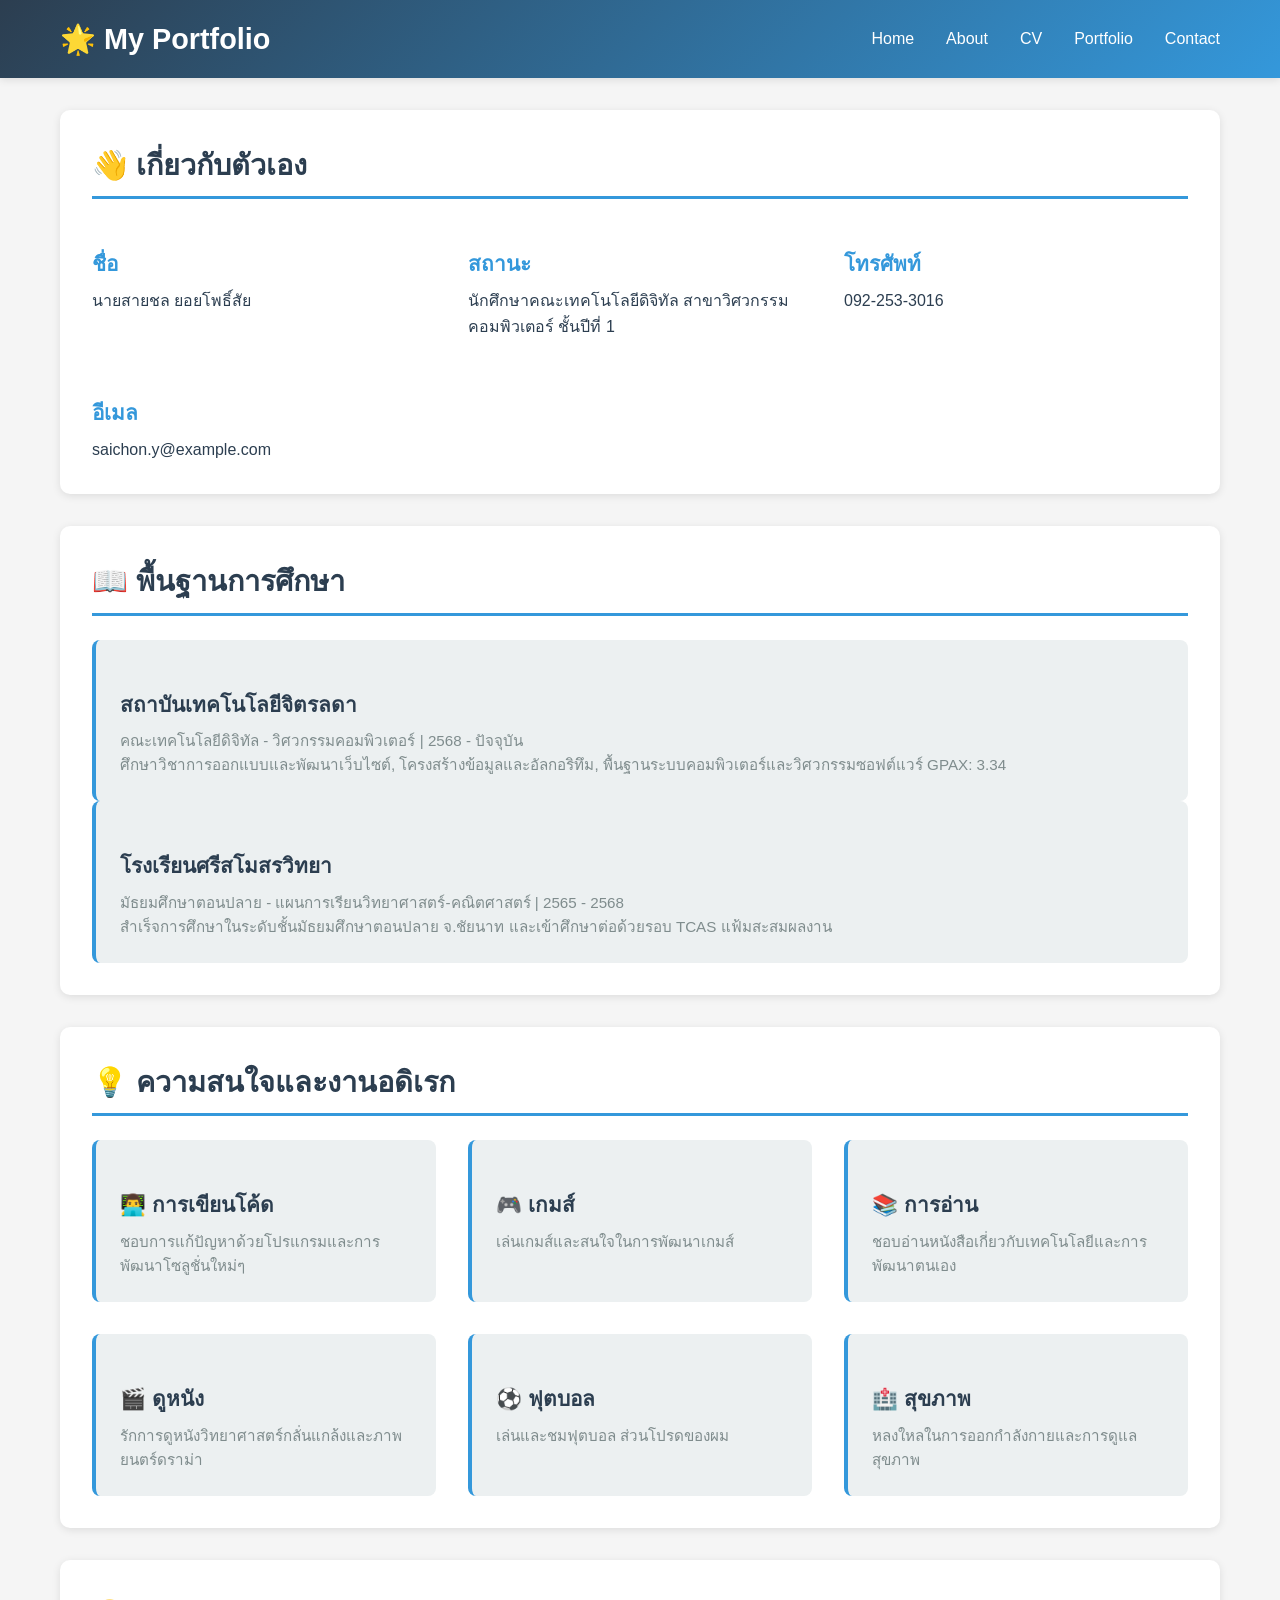
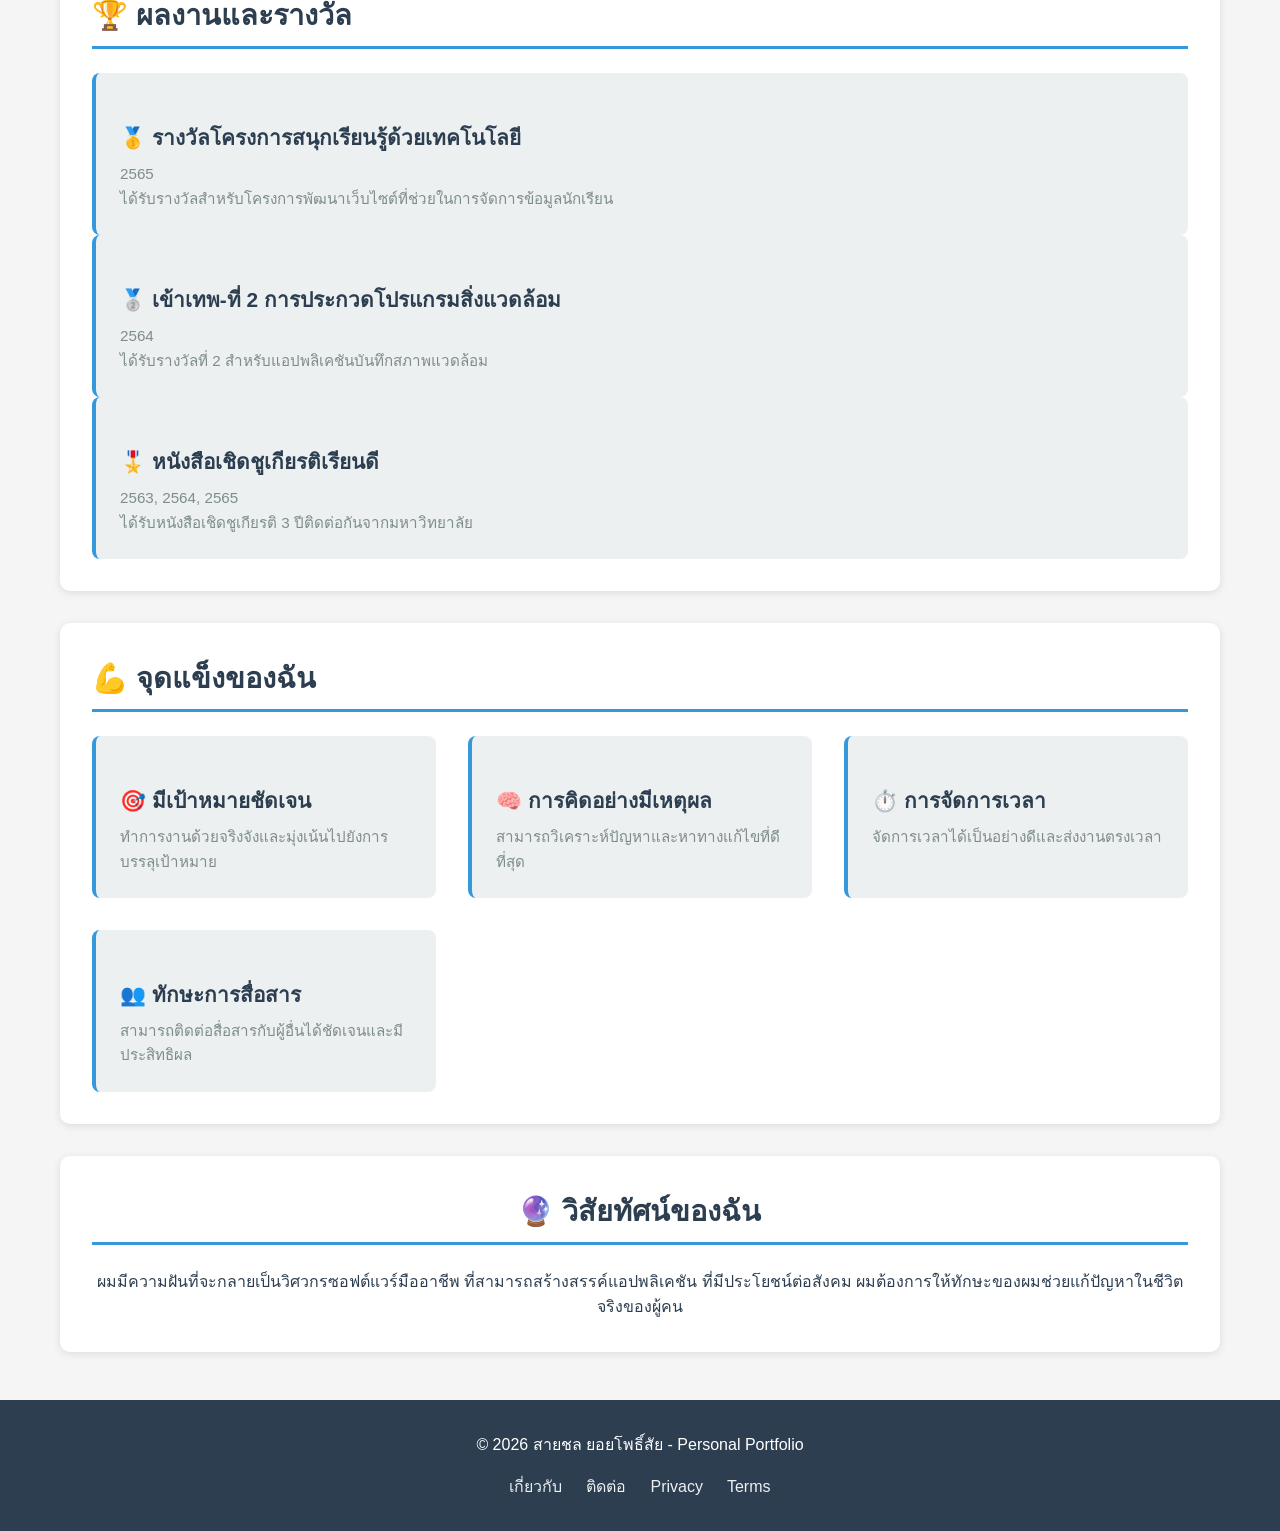
==== about.html @ 3f6ee993 "Initial website" ====
<!DOCTYPE html>
<html lang="th">
<head>
    <meta charset="UTF-8">
    <meta name="viewport" content="width=device-width, initial-scale=1.0">
    <title>เกี่ยวกับตัวเอง - สายชล ยอยโพธิ์สัย</title>
    <link rel="stylesheet" href="css/style.css">
</head>
<body>
    <!-- HEADER & NAVIGATION -->
    <header>
        <div class="header-container">
            <a href="index.html" class="site-title">🌟 My Portfolio</a>
            <nav>
                <ul>
                    <li><a href="index.html">Home</a></li>
                    <li><a href="about.html">About</a></li>
                    <li><a href="cv.html">CV</a></li>
                    <li><a href="portfolio.html">Portfolio</a></li>
                    <li><a href="contact.html">Contact</a></li>
                </ul>
            </nav>
        </div>
    </header>

    <!-- MAIN CONTENT -->
    <main>
        <section>
            <h2>👋 เกี่ยวกับตัวเอง</h2>
            <div class="grid">
                <div>
                    <h3>ชื่อ</h3>
                    <p>นายสายชล ยอยโพธิ์สัย</p>
                </div>
                <div>
                    <h3>สถานะ</h3>
                    <p>นักศึกษาคณะเทคโนโลยีดิจิทัล สาขาวิศวกรรมคอมพิวเตอร์ ชั้นปีที่ 1</p>
                </div>
                <div>
                    <h3>โทรศัพท์</h3>
                    <p>092-253-3016</p>
                </div>
                <div>
                    <h3>อีเมล</h3>
                    <p>saichon.y@example.com</p>
                </div>
            </div>
        </section>

        <!-- BACKGROUND -->
        <section>
            <h2>📖 พื้นฐานการศึกษา</h2>
            <div class="card">
                <h3>สถาบันเทคโนโลยีจิตรลดา</h3>
                <p class="text-secondary">คณะเทคโนโลยีดิจิทัล - วิศวกรรมคอมพิวเตอร์ | 2568 - ปัจจุบัน</p>
                <p>
                    ศึกษาวิชาการออกแบบและพัฒนาเว็บไซต์, โครงสร้างข้อมูลและอัลกอริทึม, พื้นฐานระบบคอมพิวเตอร์และวิศวกรรมซอฟต์แวร์
                    GPAX: 3.34
                </p>
            </div>

            <div class="card">
                <h3>โรงเรียนศรีสโมสรวิทยา</h3>
                <p class="text-secondary">มัธยมศึกษาตอนปลาย - แผนการเรียนวิทยาศาสตร์-คณิตศาสตร์ | 2565 - 2568</p>
                <p>
                    สำเร็จการศึกษาในระดับชั้นมัธยมศึกษาตอนปลาย จ.ชัยนาท และเข้าศึกษาต่อด้วยรอบ TCAS แฟ้มสะสมผลงาน
                </p>
            </div>
        </section>

        <!-- INTERESTS & HOBBIES -->
        <section>
            <h2>💡 ความสนใจและงานอดิเรก</h2>
            <div class="grid">
                <div class="card">
                    <h3>👨‍💻 การเขียนโค้ด</h3>
                    <p>ชอบการแก้ปัญหาด้วยโปรแกรมและการพัฒนาโซลูชั่นใหม่ๆ</p>
                </div>
                <div class="card">
                    <h3>🎮 เกมส์</h3>
                    <p>เล่นเกมส์และสนใจในการพัฒนาเกมส์</p>
                </div>
                <div class="card">
                    <h3>📚 การอ่าน</h3>
                    <p>ชอบอ่านหนังสือเกี่ยวกับเทคโนโลยีและการพัฒนาตนเอง</p>
                </div>
                <div class="card">
                    <h3>🎬 ดูหนัง</h3>
                    <p>รักการดูหนังวิทยาศาสตร์กลั่นแกล้งและภาพยนตร์ดราม่า</p>
                </div>
                <div class="card">
                    <h3>⚽ ฟุตบอล</h3>
                    <p>เล่นและชมฟุตบอล ส่วนโปรดของผม</p>
                </div>
                <div class="card">
                    <h3>🏥 สุขภาพ</h3>
                    <p>หลงใหลในการออกกำลังกายและการดูแลสุขภาพ</p>
                </div>
            </div>
        </section>

        <!-- ACHIEVEMENTS -->
        <section>
            <h2>🏆 ผลงานและรางวัล</h2>
            <div class="card">
                <h3>🥇 รางวัลโครงการสนุกเรียนรู้ด้วยเทคโนโลยี</h3>
                <p class="text-secondary">2565</p>
                <p>ได้รับรางวัลสำหรับโครงการพัฒนาเว็บไซต์ที่ช่วยในการจัดการข้อมูลนักเรียน</p>
            </div>

            <div class="card">
                <h3>🥈 เข้าเทพ-ที่ 2 การประกวดโปรแกรมสิ่งแวดล้อม</h3>
                <p class="text-secondary">2564</p>
                <p>ได้รับรางวัลที่ 2 สำหรับแอปพลิเคชันบันทึกสภาพแวดล้อม</p>
            </div>

            <div class="card">
                <h3>🎖️ หนังสือเชิดชูเกียรติเรียนดี</h3>
                <p class="text-secondary">2563, 2564, 2565</p>
                <p>ได้รับหนังสือเชิดชูเกียรติ 3 ปีติดต่อกันจากมหาวิทยาลัย</p>
            </div>
        </section>

        <!-- STRENGTHS -->
        <section>
            <h2>💪 จุดแข็งของฉัน</h2>
            <div class="grid">
                <div class="card">
                    <h3>🎯 มีเป้าหมายชัดเจน</h3>
                    <p>ทำการงานด้วยจริงจังและมุ่งเน้นไปยังการบรรลุเป้าหมาย</p>
                </div>
                <div class="card">
                    <h3>🧠 การคิดอย่างมีเหตุผล</h3>
                    <p>สามารถวิเคราะห์ปัญหาและหาทางแก้ไขที่ดีที่สุด</p>
                </div>
                <div class="card">
                    <h3>⏱️ การจัดการเวลา</h3>
                    <p>จัดการเวลาได้เป็นอย่างดีและส่งงานตรงเวลา</p>
                </div>
                <div class="card">
                    <h3>👥 ทักษะการสื่อสาร</h3>
                    <p>สามารถติดต่อสื่อสารกับผู้อื่นได้ชัดเจนและมีประสิทธิผล</p>
                </div>
            </div>
        </section>

        <!-- VISION -->
        <section class="text-center">
            <h2>🔮 วิสัยทัศน์ของฉัน</h2>
            <p>
                ผมมีความฝันที่จะกลายเป็นวิศวกรซอฟต์แวร์มืออาชีพ ที่สามารถสร้างสรรค์แอปพลิเคชัน 
                ที่มีประโยชน์ต่อสังคม ผมต้องการให้ทักษะของผมช่วยแก้ปัญหาในชีวิตจริงของผู้คน
            </p>
        </section>
    </main>

    <!-- FOOTER -->
    <footer>
        <p>&copy; 2026 สายชล ยอยโพธิ์สัย - Personal Portfolio</p>
        <div class="footer-links">
            <a href="about.html">เกี่ยวกับ</a>
            <a href="contact.html">ติดต่อ</a>
            <a href="#">Privacy</a>
            <a href="#">Terms</a>
        </div>
    </footer>

    <script src="js/data.js"></script>
</body>
</html>
---- css/style.css ----
/* ===============================================
   GLOBAL STYLES
   =============================================== */

* {
    margin: 0;
    padding: 0;
    box-sizing: border-box;
}

:root {
    --primary-color: #2c3e50;
    --secondary-color: #3498db;
    --accent-color: #e74c3c;
    --light-bg: #ecf0f1;
    --white: #ffffff;
    --dark-text: #2c3e50;
    --light-text: #7f8c8d;
    --success-color: #27ae60;
}

body {
    font-family: 'Segoe UI', Tahoma, Geneva, Verdana, sans-serif;
    line-height: 1.6;
    color: var(--dark-text);
    background-color: #f5f5f5;
}

/* ===============================================
   HEADER & NAVIGATION
   =============================================== */

header {
    background: linear-gradient(135deg, var(--primary-color) 0%, var(--secondary-color) 100%);
    color: var(--white);
    padding: 1rem 0;
    box-shadow: 0 2px 8px rgba(0, 0, 0, 0.1);
    position: sticky;
    top: 0;
    z-index: 100;
}

.header-container {
    max-width: 1200px;
    margin: 0 auto;
    padding: 0 20px;
    display: flex;
    justify-content: space-between;
    align-items: center;
}

.site-title {
    font-size: 1.8rem;
    font-weight: bold;
    text-decoration: none;
    color: var(--white);
    transition: transform 0.3s;
}

.site-title:hover {
    transform: scale(1.05);
}

nav ul {
    list-style: none;
    display: flex;
    gap: 2rem;
    flex-wrap: wrap;
}

nav a {
    color: var(--white);
    text-decoration: none;
    font-weight: 500;
    transition: all 0.3s ease;
    position: relative;
}

nav a::after {
    content: '';
    position: absolute;
    bottom: -5px;
    left: 0;
    width: 0;
    height: 2px;
    background-color: var(--accent-color);
    transition: width 0.3s ease;
}

nav a:hover::after {
    width: 100%;
}

/* ===============================================
   MAIN CONTAINER
   =============================================== */

main {
    max-width: 1200px;
    margin: 2rem auto;
    padding: 0 20px;
    min-height: calc(100vh - 200px);
}

/* ===============================================
   HERO SECTION
   =============================================== */

.hero {
    background: linear-gradient(135deg, var(--primary-color) 0%, var(--secondary-color) 100%);
    color: var(--white);
    padding: 4rem 2rem;
    border-radius: 10px;
    text-align: center;
    margin-bottom: 2rem;
    box-shadow: 0 4px 15px rgba(0, 0, 0, 0.1);
}

.hero h1 {
    font-size: 2.5rem;
    margin-bottom: 1rem;
}

.hero p {
    font-size: 1.2rem;
    opacity: 0.9;
}

.hero-image {
    width: 150px;
    height: 150px;
    border-radius: 50%;
    margin: 1rem auto;
    border: 4px solid var(--white);
    display: block;
}

/* ===============================================
   CONTENT SECTIONS
   =============================================== */

section {
    background: var(--white);
    padding: 2rem;
    margin-bottom: 2rem;
    border-radius: 10px;
    box-shadow: 0 2px 8px rgba(0, 0, 0, 0.1);
}

section h2 {
    color: var(--primary-color);
    font-size: 1.8rem;
    margin-bottom: 1.5rem;
    border-bottom: 3px solid var(--secondary-color);
    padding-bottom: 0.5rem;
}

section h3 {
    color: var(--secondary-color);
    font-size: 1.3rem;
    margin: 1.5rem 0 0.5rem 0;
}

/* ===============================================
   GRID LAYOUTS
   =============================================== */

.grid {
    display: grid;
    grid-template-columns: repeat(auto-fit, minmax(300px, 1fr));
    gap: 2rem;
}

.card {
    background: var(--light-bg);
    border-radius: 8px;
    padding: 1.5rem;
    transition: all 0.3s ease;
    border-left: 4px solid var(--secondary-color);
}

.card:hover {
    transform: translateY(-5px);
    box-shadow: 0 5px 15px rgba(0, 0, 0, 0.1);
}

.card h3 {
    color: var(--primary-color);
    margin-bottom: 0.5rem;
}

.card p {
    color: var(--light-text);
    font-size: 0.95rem;
}

/* ===============================================
   PORTFOLIO CARDS
   =============================================== */

.portfolio-card {
    background: var(--white);
    border: 2px solid var(--light-bg);
    border-radius: 8px;
    overflow: hidden;
    transition: all 0.3s ease;
}

.portfolio-card:hover {
    border-color: var(--secondary-color);
    box-shadow: 0 5px 15px rgba(52, 152, 219, 0.2);
}

.portfolio-image {
    width: 100%;
    height: 200px;
    background: linear-gradient(135deg, var(--secondary-color), var(--primary-color));
    display: flex;
    align-items: center;
    justify-content: center;
    font-size: 3rem;
    color: var(--white);
}

.portfolio-content {
    padding: 1.5rem;
}

.portfolio-content h3 {
    color: var(--primary-color);
    margin-bottom: 0.5rem;
}

.portfolio-buttons {
    display: flex;
    gap: 1rem;
    margin-top: 1rem;
}

/* ===============================================
   BUTTONS
   =============================================== */

.btn {
    display: inline-block;
    padding: 0.8rem 1.5rem;
    background-color: var(--secondary-color);
    color: var(--white);
    text-decoration: none;
    border-radius: 5px;
    transition: all 0.3s ease;
    border: 2px solid var(--secondary-color);
    cursor: pointer;
    font-size: 1rem;
    font-weight: 500;
}

.btn:hover {
    background-color: var(--primary-color);
    border-color: var(--primary-color);
    transform: translateY(-2px);
    box-shadow: 0 4px 10px rgba(0, 0, 0, 0.2);
}

.btn-secondary {
    background-color: var(--accent-color);
    border-color: var(--accent-color);
}

.btn-secondary:hover {
    background-color: #c0392b;
    border-color: #c0392b;
}

.btn-success {
    background-color: var(--success-color);
    border-color: var(--success-color);
}

.btn-success:hover {
    background-color: #229954;
    border-color: #229954;
}

/* ===============================================
   FORMS
   =============================================== */

form {
    display: flex;
    flex-direction: column;
    gap: 1.5rem;
}

.form-group {
    display: flex;
    flex-direction: column;
}

label {
    margin-bottom: 0.5rem;
    font-weight: 600;
    color: var(--primary-color);
}

input[type="text"],
input[type="email"],
input[type="tel"],
input[type="date"],
textarea,
select {
    padding: 0.8rem;
    border: 2px solid var(--light-bg);
    border-radius: 5px;
    font-size: 1rem;
    font-family: inherit;
    transition: all 0.3s ease;
}

input[type="text"]:focus,
input[type="email"]:focus,
input[type="tel"]:focus,
input[type="date"]:focus,
textarea:focus,
select:focus {
    outline: none;
    border-color: var(--secondary-color);
    background-color: #f9f9f9;
}

textarea {
    resize: vertical;
    min-height: 120px;
}

/* ===============================================
   EDITABLE RESUME
   =============================================== */

.resume-section {
    margin-bottom: 2rem;
}

.resume-item {
    margin-bottom: 1.5rem;
    padding-bottom: 1.5rem;
    border-bottom: 1px solid var(--light-bg);
}

.resume-item:last-child {
    border-bottom: none;
}

.resume-item h4 {
    color: var(--primary-color);
    font-size: 1.1rem;
    margin-bottom: 0.3rem;
}

.resume-item .meta {
    color: var(--light-text);
    font-size: 0.9rem;
    font-style: italic;
    margin-bottom: 0.5rem;
}

.resume-item p {
    color: var(--dark-text);
}

.edit-btn {
    background-color: var(--secondary-color);
    color: var(--white);
    padding: 0.5rem 1rem;
    border: none;
    border-radius: 5px;
    cursor: pointer;
    margin-top: 1rem;
}

.edit-btn:hover {
    background-color: var(--primary-color);
}

[contenteditable="true"] {
    background-color: #fffacd;
    padding: 0.5rem;
    border-radius: 3px;
}

[contenteditable="true"]:focus {
    outline: 2px solid var(--secondary-color);
}

/* ===============================================
   SKILLS
   =============================================== */

.skill-item {
    margin-bottom: 1rem;
}

.skill-name {
    display: flex;
    justify-content: space-between;
    margin-bottom: 0.3rem;
    font-weight: 600;
}

.skill-bar {
    background-color: var(--light-bg);
    height: 8px;
    border-radius: 4px;
    overflow: hidden;
}

.skill-progress {
    background: linear-gradient(90deg, var(--secondary-color), var(--primary-color));
    height: 100%;
    transition: width 0.3s ease;
}

/* ===============================================
   FOOTER
   =============================================== */

footer {
    background-color: var(--primary-color);
    color: var(--white);
    text-align: center;
    padding: 2rem;
    margin-top: 3rem;
}

footer p {
    margin-bottom: 0.5rem;
}

.footer-links {
    display: flex;
    justify-content: center;
    gap: 1.5rem;
    margin-top: 1rem;
    flex-wrap: wrap;
}

.footer-links a {
    color: var(--light-bg);
    text-decoration: none;
    transition: color 0.3s;
}

.footer-links a:hover {
    color: var(--accent-color);
}

/* ===============================================
   RESPONSIVE DESIGN
   =============================================== */

@media (max-width: 768px) {
    .header-container {
        flex-direction: column;
        gap: 1rem;
    }

    nav ul {
        gap: 1rem;
        justify-content: center;
    }

    .hero {
        padding: 2rem 1rem;
    }

    .hero h1 {
        font-size: 1.8rem;
    }

    section {
        padding: 1.5rem 1rem;
    }

    .grid {
        grid-template-columns: 1fr;
    }

    .portfolio-buttons {
        flex-direction: column;
    }

    .btn {
        text-align: center;
    }
}

@media (max-width: 480px) {
    .hero h1 {
        font-size: 1.5rem;
    }

    section h2 {
        font-size: 1.3rem;
    }

    nav ul {
        gap: 0.5rem;
        font-size: 0.9rem;
    }
}

/* ===============================================
   UTILITY CLASSES
   =============================================== */

.text-center {
    text-align: center;
}

.text-secondary {
    color: var(--light-text);
}

.mt-2 {
    margin-top: 1rem;
}

.mt-3 {
    margin-top: 1.5rem;
}

.mb-2 {
    margin-bottom: 1rem;
}

.mb-3 {
    margin-bottom: 1.5rem;
}

.gap-1 {
    gap: 0.5rem;
}

.gap-2 {
    gap: 1rem;
}

.rounded {
    border-radius: 8px;
}

.shadow {
    box-shadow: 0 2px 8px rgba(0, 0, 0, 0.1);
}
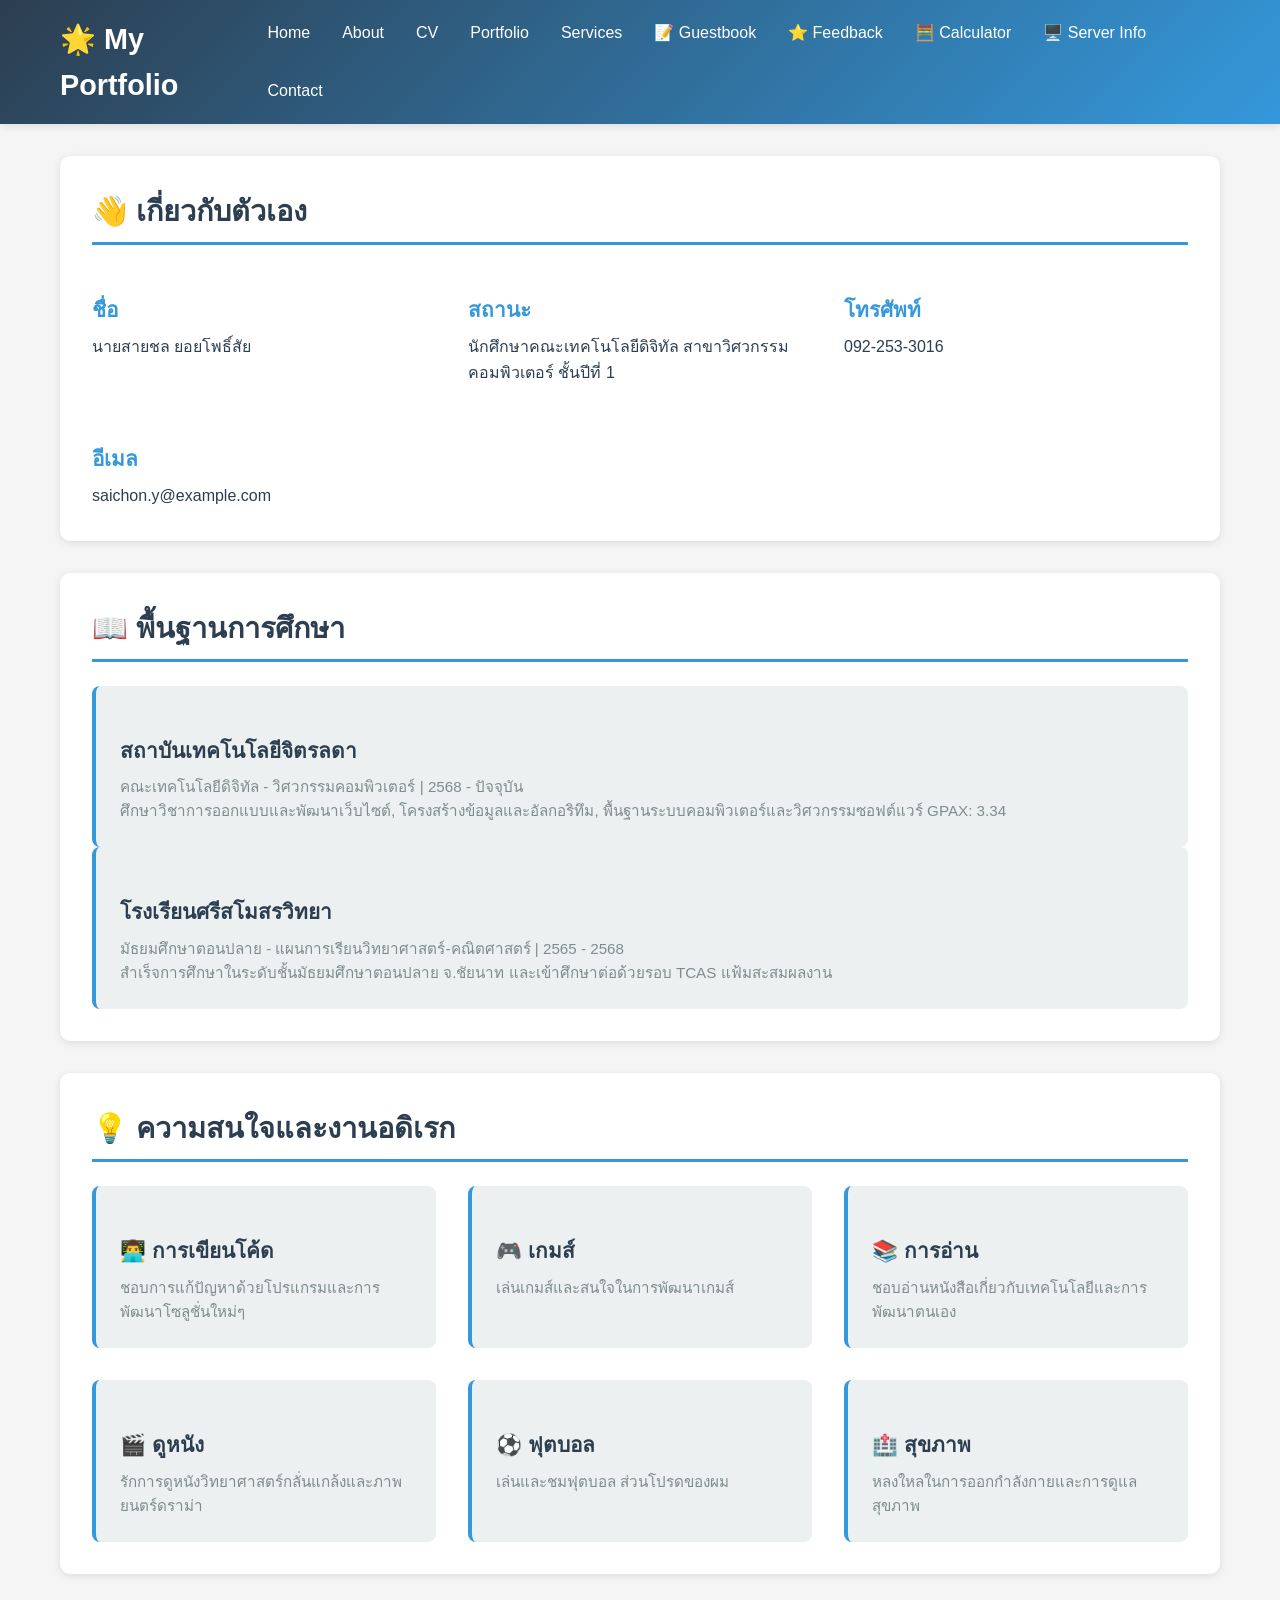
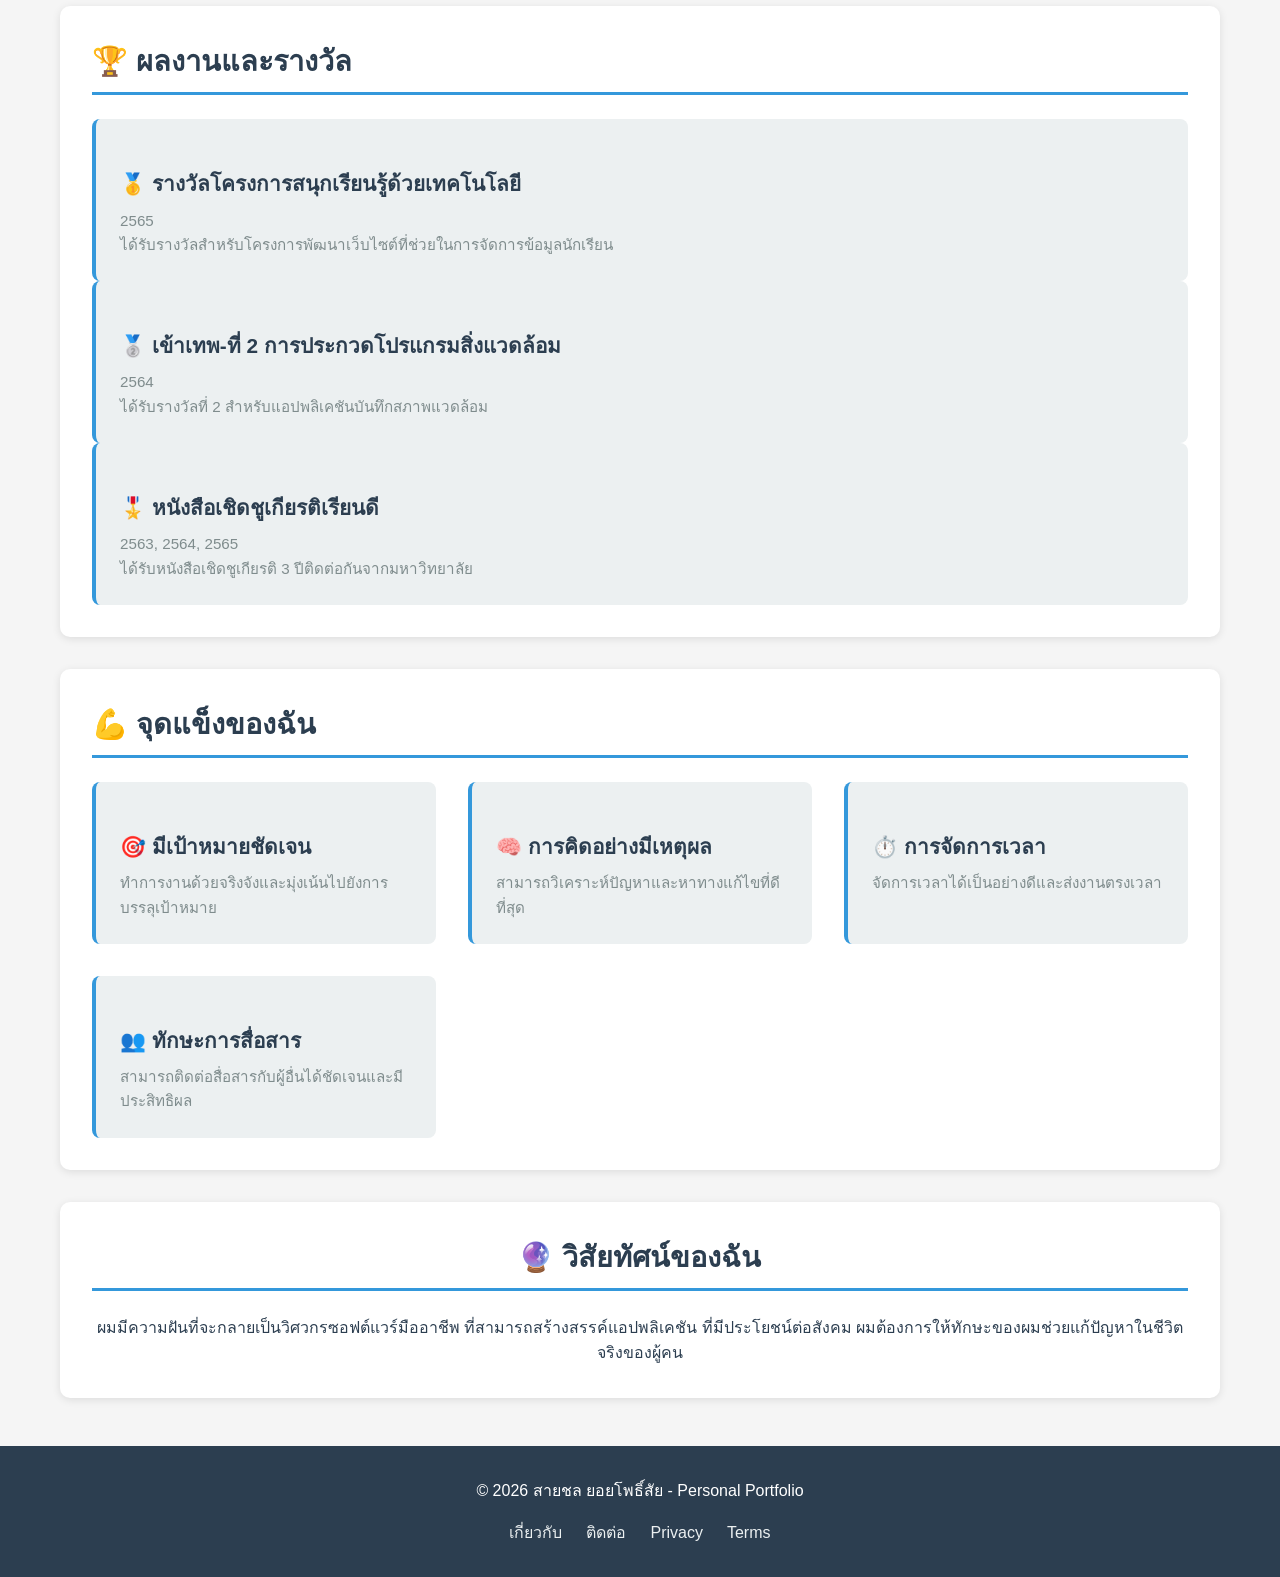
==== commit 1628d7e4: "git commit first" ====
--- a/about.html
+++ b/about.html
@@ -1,4 +1,4 @@
-<!DOCTYPE html>
+﻿<!DOCTYPE html>
 <html lang="th">
 <head>
     <meta charset="UTF-8">
@@ -11,12 +11,17 @@
     <header>
         <div class="header-container">
             <a href="index.html" class="site-title">🌟 My Portfolio</a>
-            <nav>
+                        <nav>
                 <ul>
                     <li><a href="index.html">Home</a></li>
                     <li><a href="about.html">About</a></li>
                     <li><a href="cv.html">CV</a></li>
                     <li><a href="portfolio.html">Portfolio</a></li>
+                    <li><a href="services.html">Services</a></li>
+                    <li><a href="guestbook.aspx">📝 Guestbook</a></li>
+                    <li><a href="feedback.aspx">⭐ Feedback</a></li>
+                    <li><a href="calculator.aspx">🧮 Calculator</a></li>
+                    <li><a href="serverinfo.aspx">🖥️ Server Info</a></li>
                     <li><a href="contact.html">Contact</a></li>
                 </ul>
             </nav>
--- a/css/style.css
+++ b/css/style.css
@@ -1,4 +1,4 @@
-/* ===============================================
+﻿/* ===============================================
    GLOBAL STYLES
    =============================================== */
 
